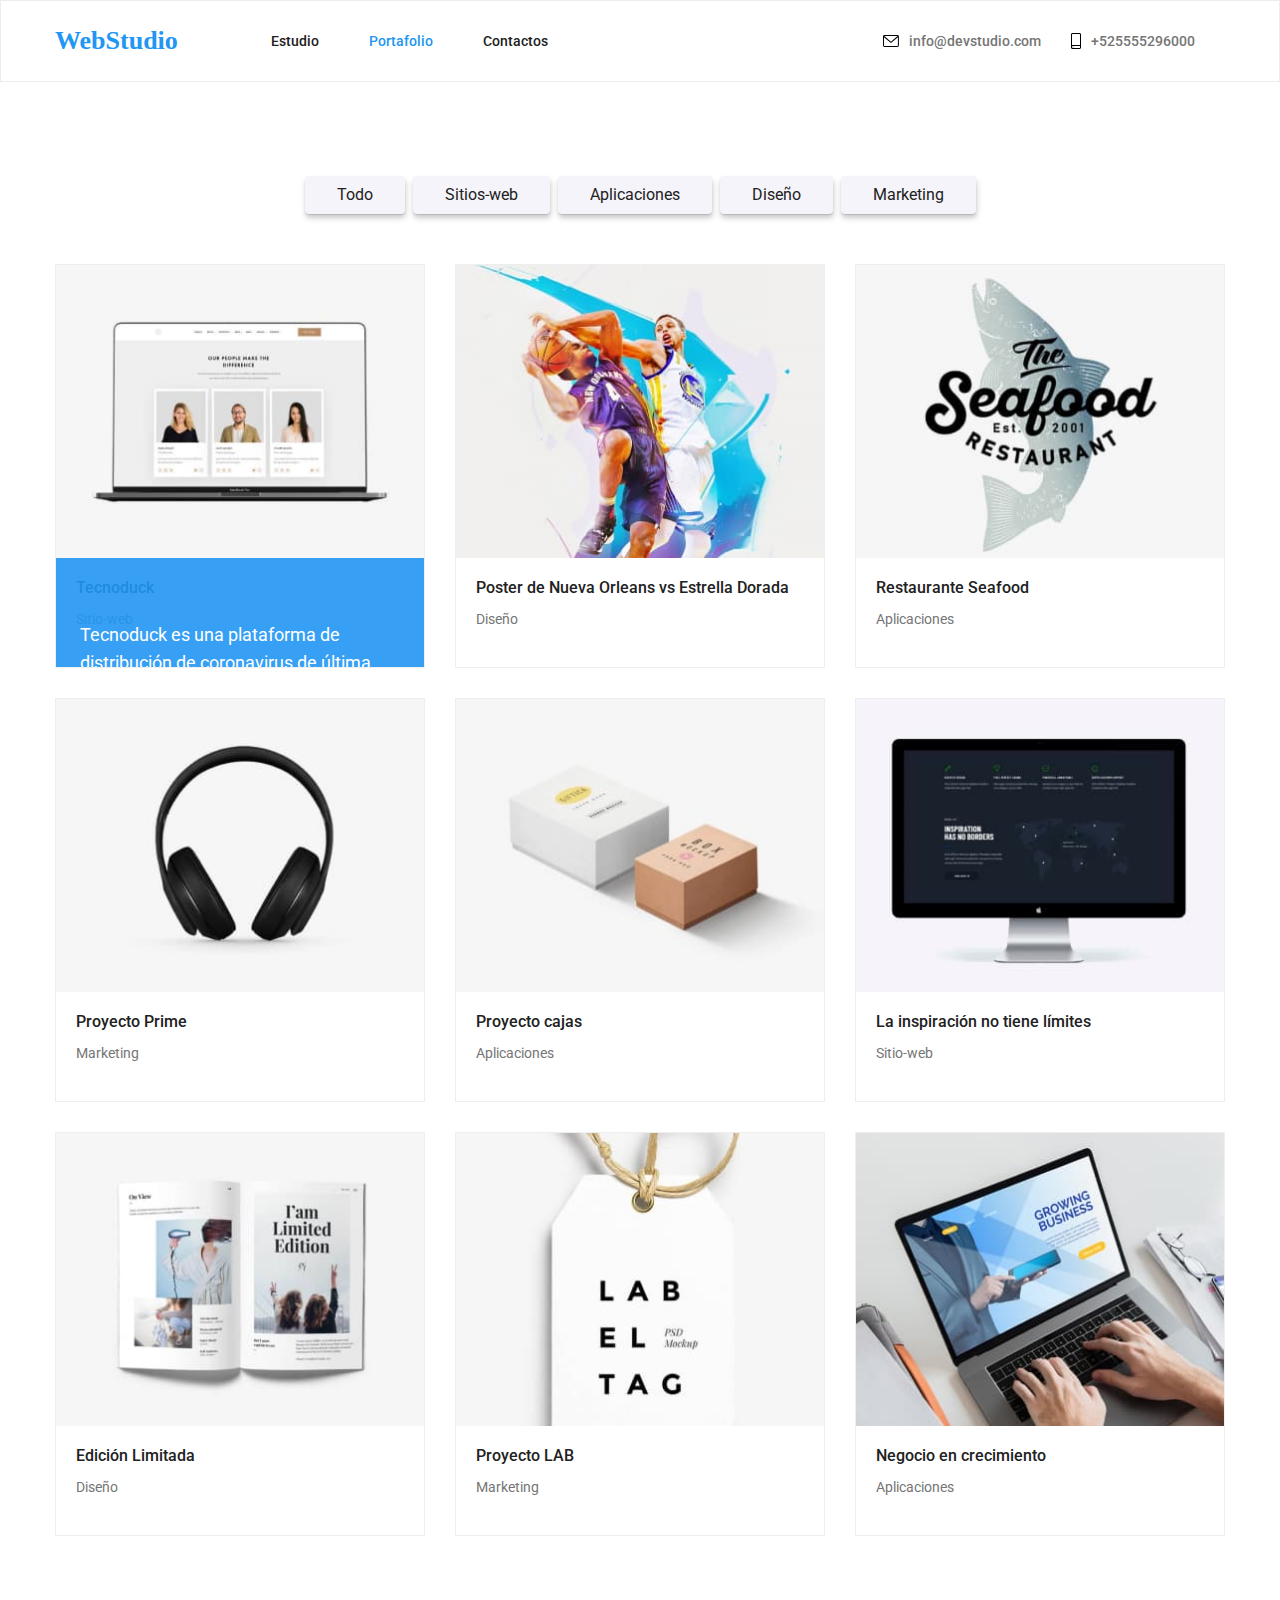
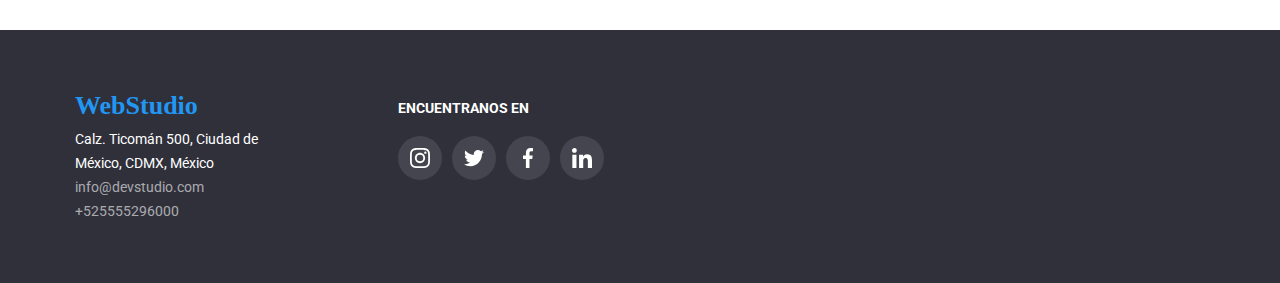
==== portfolio.html @ b0881cfa "first commit" ====
<!DOCTYPE html>
<html lang="en">
  <head>
    <meta charset="UTF-8" />
    <meta http-equiv="X-UA-Compatible" content="IE=edge" />
    <meta name="viewport" content="width=device-width, initial-scale=1.0" />
    <link rel="stylesheet" href="./css/styles.css" />
    <link rel="preconnect" href="https://fonts.googleapis.com" />
    <link rel="preconnect" href="https://fonts.gstatic.com" crossorigin />
    <link
      href="https://fonts.googleapis.com/css2?family=Roboto:ital,wght@0,100;0,300;0,400;0,500;0,700;0,900;1,100;1,300;1,400;1,500;1,700;1,900&display=swap"
      rel="stylesheet"
    />
    <link
      rel="stylesheet"
      href="https://cdnjs.cloudflare.com/ajax/libs/modern-normalize/1.0.0/modern-normalize.min.css"
    />
    <title>Portfolio</title>
  </head>
  <body>
    <!-- Main navigation portfolio -->
    <header class="header-portfolio">
      <div class="container header-contact-tel">
        <nav class="main-navigation">
          <a href="./index.html" class="nombre_Studio">WebStudio</a>
          <ul class="header-navigation list">
            <li class="lista-header">
              <a href="./index.html" class="header-link link">Estudio</a>
            </li>
            <li class="lista-header">
              <a href="./portfolio.html" class="header-link link current"
                >Portafolio
              </a>
            </li>
            <li><a href="#" class="header-link link">Contactos</a></li>
          </ul>
        </nav>
        <ul class="header-contact list">
          <li class="lista-contact">
            <a
              href="mailto:info@devstudio.com "
              class="onHover-link link current"
              ><svg class="icon-contact" width="16" height="12">
                <use href="./icons.svg#mail"></use>
              </svg>
              info@devstudio.com
            </a>
          </li>
          <li class="lista-contact">
            <a href="tel:+525555296000" class="onHover-link link current"
              ><svg class="icon-contact" width="10" height="16">
                <use href="./icons.svg#smartphone"></use>
              </svg>
              +525555296000</a
            >
          </li>
        </ul>
      </div>
    </header>

    <main>
      <!-- Botones navegación portfolio -->
      <section class="section">
        <div>
          <ul class="portfolio-navigation list">
            <li>
              <button type="button" class="boton-Titulo-Principal-Portafolio">
                Todo
              </button>
            </li>
            <li>
              <button type="button" class="boton-Titulo-Principal-Portafolio">
                Sitios-web
              </button>
            </li>
            <li>
              <button type="button" class="boton-Titulo-Principal-Portafolio">
                Aplicaciones
              </button>
            </li>
            <li>
              <button type="button" class="boton-Titulo-Principal-Portafolio">
                Diseño
              </button>
            </li>
            <li>
              <button type="button" class="boton-Titulo-Principal-Portafolio">
                Marketing
              </button>
            </li>
          </ul>

          <!-- Cards portfolio -->

          <ul class="portfolio-navigation-card list">
            <li class="item-cards">
              <div class="card-portfolio">
                <img src="images/portatil.jpg" alt="portatil" />
                <div class="text-cards-portfolio">
                  <p class="text-fondo-cards">
                    Tecnoduck es una plataforma de distribución de coronavirus
                    de última generación. Las compañías usan esta plataforma
                    para el espionaje digital y los ataques a los servidores
                    seguros de la competencia.
                  </p>
                </div>
                <div class="card-footer-portfolio">
                  <h2 class="nombre-integrantes">Tecnoduck</h2>
                  <p class="subparrafos">Sitio-web</p>
                </div>
              </div>
            </li>
            <li class="item-cards">
              <div class="card-portfolio">
                <img src="images/basketball.jpg" alt="basketball" />
                <div class="card-footer-portfolio">
                  <h2 class="nombre-integrantes">
                    Poster de Nueva Orleans vs Estrella Dorada
                  </h2>
                  <p class="subparrafos">Diseño</p>
                </div>
              </div>
            </li>
            <li class="item-cards">
              <div class="card-portfolio">
                <img src="images/fish.jpg" alt="fish" />
                <div class="card-footer-portfolio">
                  <h2 class="nombre-integrantes">Restaurante Seafood</h2>
                  <p class="subparrafos">Aplicaciones</p>
                </div>
              </div>
            </li>
            <li class="item-cards">
              <div class="card-portfolio">
                <img src="images/headphones.jpg" alt="headphones" />
                <div class="card-footer-portfolio">
                  <h2 class="nombre-integrantes">Proyecto Prime</h2>
                  <p class="subparrafos">Marketing</p>
                </div>
              </div>
            </li>
            <li class="item-cards">
              <div class="card-portfolio">
                <img src="images/box.jpg" alt="box" />
                <div class="card-footer-portfolio">
                  <h2 class="nombre-integrantes">Proyecto cajas</h2>
                  <p class="subparrafos">Aplicaciones</p>
                </div>
              </div>
            </li>
            <li class="item-cards">
              <div class="card-portfolio">
                <img src="images/monitor.jpg" alt="monitor" />
                <div class="card-footer-portfolio">
                  <h2 class="nombre-integrantes">
                    La inspiración no tiene límites
                  </h2>
                  <p class="subparrafos">Sitio-web</p>
                </div>
              </div>
            </li>
            <li class="item-cards">
              <div class="card-portfolio">
                <img src="images/maganize.jpg" alt="maganize" />
                <div class="card-footer-portfolio">
                  <h2 class="nombre-integrantes">Edición Limitada</h2>
                  <p class="subparrafos">Diseño</p>
                </div>
              </div>
            </li>
            <li class="item-cards">
              <div class="card-portfolio">
                <img src="images/card.jpg" alt="card" />
                <div class="card-footer-portfolio">
                  <h2 class="nombre-integrantes">Proyecto LAB</h2>
                  <p class="subparrafos">Marketing</p>
                </div>
              </div>
            </li>
            <li class="item-cards">
              <div class="card-portfolio">
                <img src="images/working on pc.jpg" alt="working on pc" />
                <div class="card-footer-portfolio">
                  <h2 class="nombre-integrantes">Negocio en crecimiento</h2>
                  <p class="subparrafos">Aplicaciones</p>
                </div>
              </div>
            </li>
          </ul>
        </div>
      </section>
    </main>
    <!-- Footer -->
    <footer class="container-footer">
      <div class="pie-de-pagina container">
        <div>
          <a href="./index.html" class="logo-footer">WebStudio</a>
          <address>
            <ul class="datos-contacto list">
              <li class="direction-footer">
                <a
                  href="Calz. Ticomán 500, Ciudad de <br />
              México, CDMX, México"
                  class="direction-footer link"
                  >Calz. Ticomán 500, Ciudad de <br />
                  México, CDMX, México</a
                >
              </li>
              <li>
                <a href="mailto:info@devstudio.com" class="footer-contact"
                  >info@devstudio.com</a
                >
              </li>
              <li>
                <a href="tel:+525555296000" class="footer-contact"
                  >+525555296000</a
                >
              </li>
            </ul>
          </address>
        </div>
        <!-- Icon redes sociales footer -->
        <div class="icon-text-footer">
          <p class="p-footer">ENCUENTRANOS EN</p>
          <ul class="list-icon-footer list">
            <li>
              <a href="#" class="icon-footer circle">
                <svg width="20" height="20">
                  <use href="./icons.svg#instagram "></use>
                </svg>
              </a>
            </li>
            <li>
              <a href="#" class="icon-footer circle">
                <svg width="20" height="20">
                  <use href="./icons.svg#twitter"></use>
                </svg>
              </a>
            </li>
            <li>
              <a href="#" class="icon-footer circle">
                <svg width="20" height="20">
                  <use href="./icons.svg#facebook"></use>
                </svg>
              </a>
            </li>
            <li>
              <a href="#" class="icon-footer circle">
                <svg width="20" height="20">
                  <use href="./icons.svg#linkedin"></use>
                </svg>
              </a>
            </li>
          </ul>
        </div>
      </div>
    </footer>
  </body>
</html>
---- css/styles.css ----
/* Clases Normalize */

h1,
h2,
h3,
h4,
h5,
h6,
p {
  margin: 0;
}

html {
  box-sizing: border-box;
}

*,
*::after,
*::before {
  box-sizing: inherit;
}

img {
  display: block;
  max-width: 100%;
  height: auto;
}

address {
  font-style: normal;
}

.link {
  text-decoration: none;
  color: inherit;
}

.list {
  list-style: none;
  padding: 0;
  margin: 0;
}

/* Estilos generales */
* {
  font-family: 'Roboto', sans-serif;
}

ul {
  list-style: none;
}

.container {
  width: 1200px;
  margin: 0 auto;
  padding-left: 15px;
  padding-right: 15px;
}
.section {
  padding-top: 94px;
  padding-bottom: 94px;
}

.item {
  flex-basis: calc((100% - 90px) / 4);
}
/* Estilos header */

.nombre_Studio {
  color: #2196f3;
  font-family: 'Raleway';
  font-weight: 700;
  font-size: 26px;
  line-height: 31px;
  text-decoration: none;
  padding-bottom: 25px;
  padding-top: 24px;
  margin-right: 93px;
}

.lista-header {
  margin-right: 50px;
}

.lista-header:not(:last-child) {
  margin-right: 50px;
}

.lista-contact {
  margin-right: 30px;
}

.lista-contact:hover {
  fill: #2196f3;
}

.lista-contact:not(:last-child) {
  margin-right: 30px;
}

.header-link {
  color: #212121;
  font-family: 'Roboto';
  font-weight: 500;
  font-size: 14px;
  line-height: 16px;
  padding-bottom: 32px;
  padding-top: 32px;
}

.header-link.current {
  color: #2196f3;
}

.onHover-link {
  font-family: 'Roboto';
  font-weight: 500;
  font-size: 14px;
  line-height: 16px;
  padding-bottom: 32px;
  padding-top: 32px;
  display: flex;
  align-items: center;
}

.onHover-link.current {
  color: #757575;
}

.onHover-link:hover,
.onHover-link:focus {
  color: #2196f3;
}

.header-link:hover,
.header-link:focus {
  color: #2196f3;
}

/* Estilos main */
.titulo_principal {
  color: #ffffff;
  font-weight: 900;
  font-size: 44px;
  line-height: 60px;
  font-size: 44px;
  max-width: 696px;
  margin: 0 auto;
  margin-bottom: 30px;
  display: flex;
  justify-content: center;
  text-align: center;
}

.foto-principal {
  background-image: url(../images/imágen\ de\ fondo.jpg);
  background-attachment: fixed;
  padding-top: 200px;
  padding-bottom: 200px;
  background-repeat: no-repeat;
  background-position: center;
}

.boton-Titulo-Principal {
  color: #ffffff;
  background-color: #2196f3;
  font-family: 'Roboto';
  font-style: normal;
  font-weight: 700;
  font-size: 16px;
  line-height: 30px;
  box-shadow: 0px 4px 4px rgba(0, 0, 0, 0.15);
  border-radius: 4px;
  border: none;
  cursor: pointer;
  display: flex;
  margin: 0 auto;
}

.subtitulos {
  color: #212121;
  font-family: 'Roboto';
  font-weight: 700;
  font-size: 14px;
  line-height: 16px;
  margin-top: 30px;
}

.subparrafos {
  color: #757575;
  font-family: 'Roboto';
  font-weight: 400;
  font-size: 14px;
  line-height: 24px;
  margin-top: 10px;
}

.titulos-secundarios {
  color: #212121;
  font-family: 'Roboto';
  font-weight: 700;
  font-size: 36px;
  line-height: 42px;
}

.titulos-secundarios {
  display: flex;
  justify-content: center;
  margin-bottom: 50px;
}
.item-productos {
  flex-basis: calc((100% - 90px) / 3);
}
.card-productos {
  width: 370px;
  height: 294px;
}

.icon-list {
  display: flex;
}

/* Footer */
.logo-footer {
  color: #2196f3;
  font-family: 'Raleway';
  font-weight: 700;
  font-size: 26px;
  line-height: 31px;
  text-decoration: none;
}

.container-footer {
  background: #2f303a;
  padding: 60px;
}
.direction-footer {
  color: #ffffff;
  font-family: 'Roboto';
  font-weight: 400;
  font-size: 14px;
  line-height: 24px;
}

.letras-pie-pagina {
  color: #2196f3;
  font-family: 'Raleway';
  font-style: normal;
  font-weight: 700;
  font-size: 26px;
  line-height: 31px;
  letter-spacing: 0.03em;
}

.pie-de-pagina {
  font-family: 'Roboto';
  font-weight: 400;
  font-size: 14px;
  line-height: 24px;
  color: #ffffff;
  display: flex;
}

.datos-contacto {
  font-family: 'Roboto';
  font-weight: 400;
  font-size: 14px;
  color: rgba(255, 255, 255, 0.6);
  padding-top: 6px;
}

.boton-Titulo-Principal-Portafolio {
  color: #212121;
  background-color: #f5f4fa;
  border-radius: 4px;
  padding: 10px 32px;
  border: none;
  cursor: pointer;
  box-shadow: 0px 1px 1px rgba(0, 0, 0, 0.12), 0px 4px 4px rgba(0, 0, 0, 0.06),
    1px 4px 6px rgba(0, 0, 0, 0.16);
}

.boton-Titulo-Principal-Portafolio:hover,
.boton-Titulo-Principal-Portafolio:focus {
  color: #ffffff;
  background-color: #2196f3;
}

/* Estilos FLex */

.main-navigation {
  display: flex;
  align-items: center;
}

.header-navigation {
  display: flex;
  justify-content: space-evenly;
}

.header-contact {
  display: flex;
  justify-content: flex-end;
  align-items: center;
  margin-left: auto;
}

.header-contact-tel {
  display: flex;
}

.caracteristicas-servicio {
  display: flex;
  justify-content: center;
  gap: 30px;
}

.equipo {
  color: #212121;
  font-family: 'Roboto';
  font-weight: 700;
  font-size: 36px;
  display: flex;
  justify-content: center;
  margin-bottom: 50px;
}

.cards-container {
  background-color: #f5f4fa;
  display: flex;
  justify-content: center;
  flex-wrap: wrap;
  gap: 30px;
}

.card {
  width: 270px;
  height: 400px;
  background: #ffffff;
  box-shadow: 0px 1px 3px rgba(0, 0, 0, 0.12), 0px 1px 1px rgba(0, 0, 0, 0.14),
    0px 2px 1px rgba(0, 0, 0, 0.2);
  border-radius: 0px 0px 4px 4px;
}

.card > img {
  width: 100%;
  height: auto;
  cursor: pointer;
}

.nombre-integrantes {
  color: #212121;
  font-family: 'Roboto';
  font-style: normal;
  font-weight: 500;
  font-size: 16px;
  line-height: 19px;
}

.card-footer {
  padding: 20px;
  display: flex;
  flex-direction: column;
  align-items: center;
}

.footer {
  margin-left: 0;
  margin-bottom: 0;
}

/* Flex Portfolio */
.header-portfolio {
  border: 1px solid #ececec;
}

.cards-container-portfolio {
  width: 100%;
  height: 100%;
  background-color: #ffffff;
  display: flex;
  justify-content: center;
}

.portfolio-navigation {
  display: flex;
  justify-content: center;
  flex-wrap: wrap;
  gap: 8px;
  margin-bottom: 50px;
  border-radius: 4px;
}
.portfolio-navigation-card {
  display: flex;
  justify-content: center;
  flex-wrap: wrap;
  gap: 30px;
}

.item-cards {
  flex-basis: calc((100% - 60px) / 4);
}
.card-portfolio {
  width: 370px;
  height: 404px;
  background: #ffffff;
  border: 1px solid #eeeeee;
  position: relative;
  overflow: hidden;
}

.card-portfolio:hover {
  box-shadow: 0px 1px 1px rgba(0, 0, 0, 0.12), 0px 4px 4px rgba(0, 0, 0, 0.06),
    1px 4px 6px rgba(0, 0, 0, 0.16);
  cursor: pointer;
}

.card-portfolio > img {
  width: 100%;
  height: auto;
}

.text-cards-portfolio {
  width: 370px;
  height: 294px;
  background-color: rgba(33, 150, 243, 0.9);
  position: absolute;
  transition: 250ms;
}

.text-fondo-cards {
  color: #ffffff;
  font-family: 'Roboto';
  font-weight: 400;
  font-size: 18px;
  line-height: 28px;
  margin-top: 63px;
  margin-bottom: 63px;
  margin-left: 24px;
  margin-right: 24px;
}

.card-portfolio:hover .text-cards-portfolio {
  transform: translateY(-300px);
}

.card-footer-portfolio {
  padding: 20px;
}

.catalogo-productos {
  display: flex;
  justify-content: center;
  flex-wrap: wrap;
  gap: 30px;
}

.card-footer-productos {
  color: #ffffff;
  font-family: 'Roboto';
  font-weight: 700;
  font-size: 14px;
  line-height: 16px;
  text-align: center;
  width: 370px;
  height: 60px;
  padding: 20px;
  background-color: rgba(47, 48, 58, 0.8);
  position: relative;
  top: -20%;
}

/* Stilos icon */

.icon {
  display: flex;
  justify-content: space-around;
  align-items: center;
  fill: #afb1b8;
  width: 44px;
  height: 44px;
  cursor: pointer;
}

.icon-contact {
  margin-right: 10px;
}

.icon:hover {
  fill: #ffffff;
}

.circle:hover {
  border-radius: 50%;
  background-color: #2196f3;
}

.icon-cregulares {
  display: flex;
  align-items: center;
  justify-content: center;
  fill: #afb1b8;
  cursor: pointer;
  width: 170px;
  height: 81px;
  border: 2px solid #afb1b8;
}

.item-clientes-regulares {
  flex-basis: calc((100% - 150px) / 6);
}

.icon-cregulares:hover {
  fill: #2196f3;
  border: 2px solid #2196f3;
}

.icon-cregulares {
  color: #212121;
  font-family: 'Roboto';
  font-weight: 700;
  font-size: 36px;
  line-height: 42px;
  text-align: center;
}

.clientes-regulares {
  color: #212121;
  font-family: 'Roboto';
  font-weight: 700;
  font-size: 36px;
  line-height: 42px;
  text-align: center;
  margin-bottom: 44px;
}

.list-clientes {
  display: flex;
  flex-wrap: wrap;
  gap: 30px;
}

.icon-caracteristicas {
  display: flex;
  justify-content: space-around;
  align-items: center;
  border-radius: 4px;
  background-color: #f5f4fa;
  width: 270px;
  height: 120px;
}

.icon-section.clientes {
  width: 1200px;
  top: 20px;
  display: flex;
  justify-content: space-between;
  flex-direction: row;
  align-items: center;
  position: relative;
}

/* icon footer */
.icon-footer {
  display: flex;
  justify-content: center;
  align-items: center;
  fill: #ffffff;
  width: 44px;
  height: 44px;
  cursor: pointer;
}

.icons-footer {
  padding-left: 30%;
}

.icon-footer > li {
  border-radius: 1px solid #ffffff;
  background: rgba(255, 255, 255, 0.1);
}

.p-footer {
  color: #ffffff;
  font-family: 'Roboto';
  font-weight: 700;
  font-size: 14px;
  line-height: 16px;
}

.footer-contact {
  font-family: 'Roboto';
  font-weight: 400;
  font-size: 14px;
  line-height: 24px;
  color: rgba(255, 255, 255, 0.6);
  text-decoration: none;
}

.list-icon-footer {
  display: flex;
  gap: 10px;
  margin-top: 20px;
}

.list-icon-footer > li {
  border-radius: 50%;
  background: rgba(255, 255, 255, 0.1);
}

.icon-text-footer {
  margin-top: 10px;
  margin-left: 140px;
}
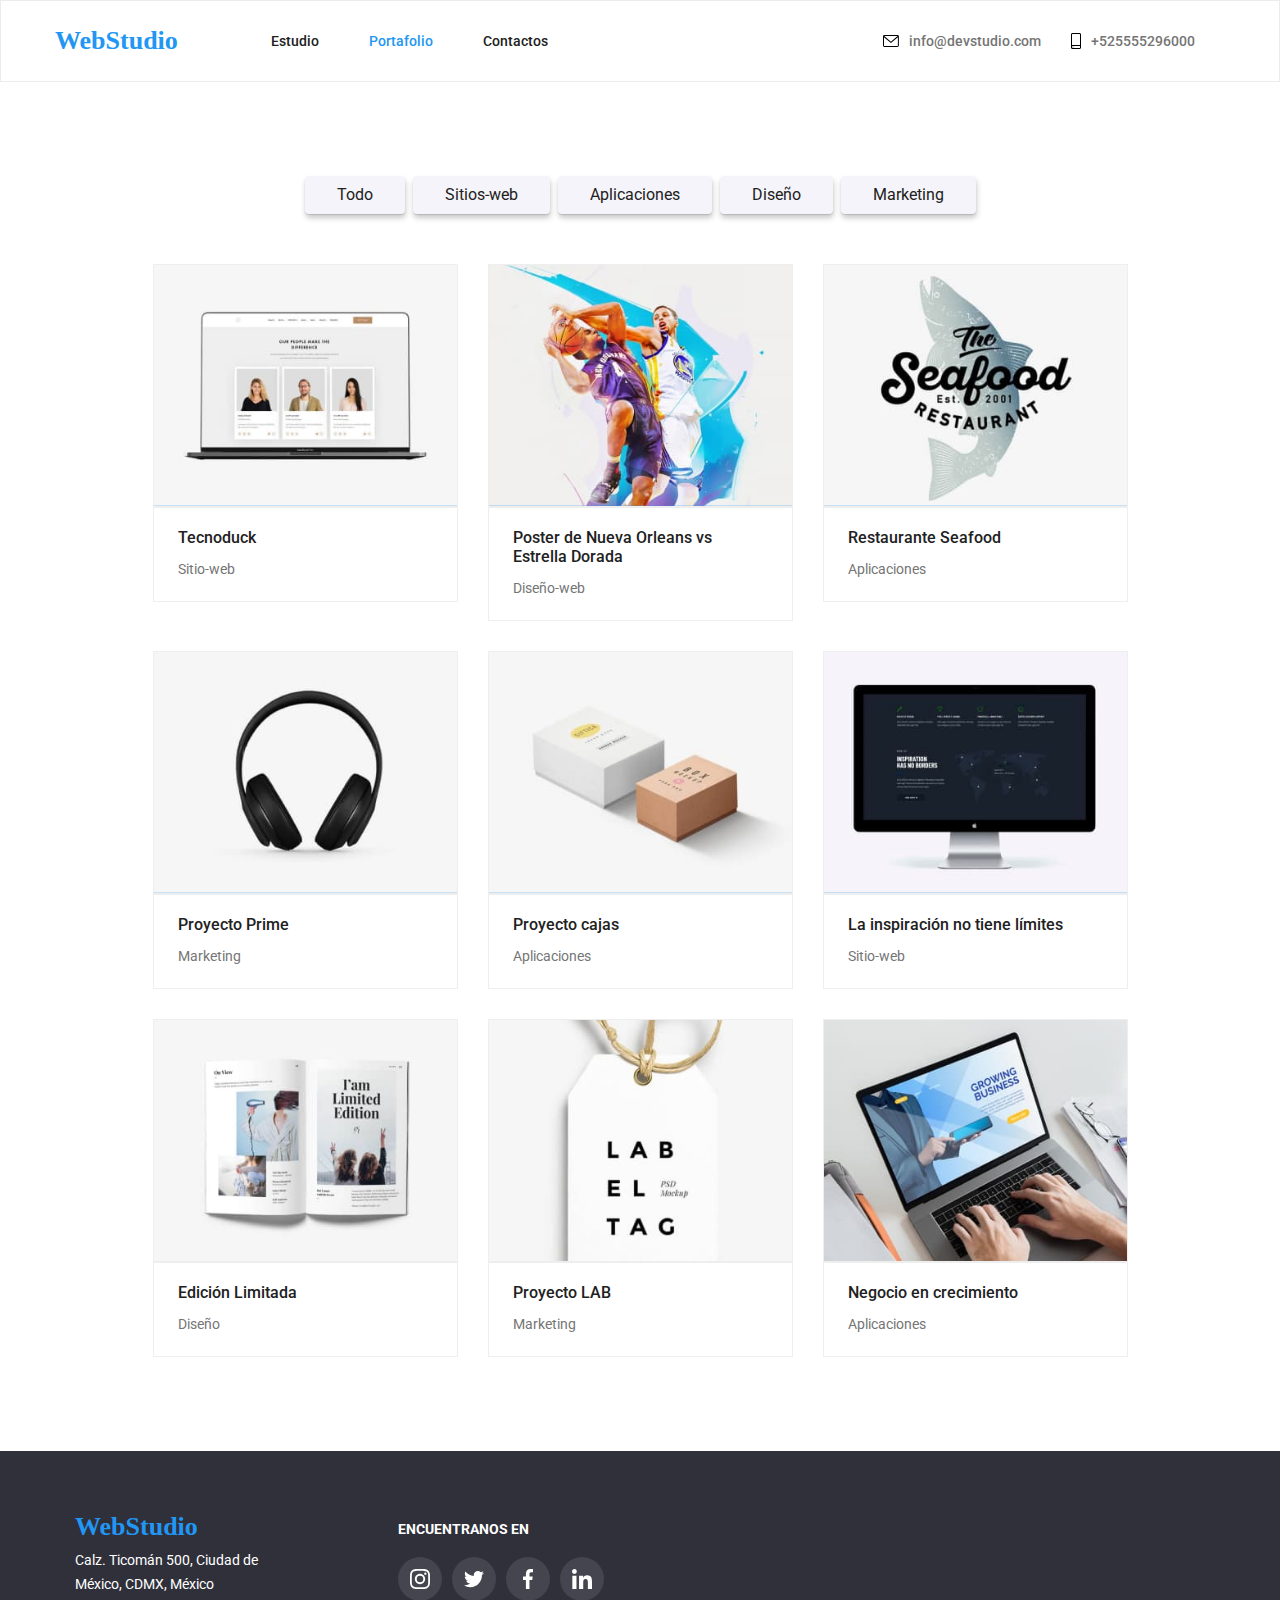
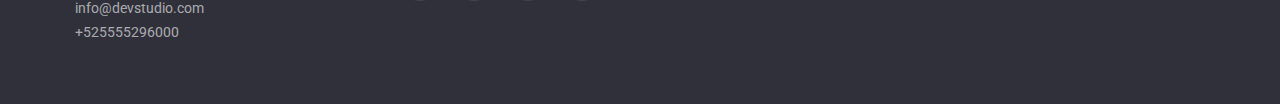
==== commit f4f5069e: "implemtación de la propiedad overflow: hidden a las card de portfolio" ====
--- a/portfolio.html
+++ b/portfolio.html
@@ -94,10 +94,15 @@
 
           <ul class="portfolio-navigation-card list">
             <li class="item-cards">
-              <div class="card-portfolio">
-                <img src="images/portatil.jpg" alt="portatil" />
-                <div class="text-cards-portfolio">
-                  <p class="text-fondo-cards">
+              <a href="#" class="portfolio-links link">
+                <div class="card-portfolio">
+                  <img
+                    src="images/portatil.jpg"
+                    alt="portatil"
+                    width="370"
+                    height="295"
+                  />
+                  <p class="overlay">
                     Tecnoduck es una plataforma de distribución de coronavirus
                     de última generación. Las compañías usan esta plataforma
                     para el espionaje digital y los ataques a los servidores
@@ -108,83 +113,187 @@
                   <h2 class="nombre-integrantes">Tecnoduck</h2>
                   <p class="subparrafos">Sitio-web</p>
                 </div>
-              </div>
-            </li>
-            <li class="item-cards">
-              <div class="card-portfolio">
-                <img src="images/basketball.jpg" alt="basketball" />
+              </a>
+            </li>
+            <li class="item-cards">
+              <a href="#" class="portfolio-links link">
+                <div class="card-portfolio">
+                  <img
+                    src="images/basketball.jpg"
+                    alt="basketball"
+                    width="370"
+                    height="295"
+                  />
+                  <p class="overlay">
+                    Tecnoduck es una plataforma de distribución de coronavirus
+                    de última generación. Las compañías usan esta plataforma
+                    para el espionaje digital y los ataques a los servidores
+                    seguros de la competencia.
+                  </p>
+                </div>
                 <div class="card-footer-portfolio">
                   <h2 class="nombre-integrantes">
                     Poster de Nueva Orleans vs Estrella Dorada
                   </h2>
-                  <p class="subparrafos">Diseño</p>
-                </div>
-              </div>
-            </li>
-            <li class="item-cards">
-              <div class="card-portfolio">
-                <img src="images/fish.jpg" alt="fish" />
+                  <p class="subparrafos">Diseño-web</p>
+                </div>
+              </a>
+            </li>
+            <li class="item-cards">
+              <a href="#" class="portfolio-links link">
+                <div class="card-portfolio">
+                  <img
+                    src="images/fish.jpg"
+                    alt="fish"
+                    width="370"
+                    height="295"
+                  />
+                  <p class="overlay">
+                    Tecnoduck es una plataforma de distribución de coronavirus
+                    de última generación. Las compañías usan esta plataforma
+                    para el espionaje digital y los ataques a los servidores
+                    seguros de la competencia.
+                  </p>
+                </div>
                 <div class="card-footer-portfolio">
                   <h2 class="nombre-integrantes">Restaurante Seafood</h2>
                   <p class="subparrafos">Aplicaciones</p>
                 </div>
-              </div>
-            </li>
-            <li class="item-cards">
-              <div class="card-portfolio">
-                <img src="images/headphones.jpg" alt="headphones" />
+              </a>
+            </li>
+            <li class="item-cards">
+              <a href="#" class="portfolio-links link">
+                <div class="card-portfolio">
+                  <img
+                    src="images/headphones.jpg"
+                    alt="headphones"
+                    width="370"
+                    height="295"
+                  />
+                  <p class="overlay">
+                    Tecnoduck es una plataforma de distribución de coronavirus
+                    de última generación. Las compañías usan esta plataforma
+                    para el espionaje digital y los ataques a los servidores
+                    seguros de la competencia.
+                  </p>
+                </div>
                 <div class="card-footer-portfolio">
                   <h2 class="nombre-integrantes">Proyecto Prime</h2>
                   <p class="subparrafos">Marketing</p>
                 </div>
-              </div>
-            </li>
-            <li class="item-cards">
-              <div class="card-portfolio">
-                <img src="images/box.jpg" alt="box" />
+              </a>
+            </li>
+            <li class="item-cards">
+              <a href="#" class="portfolio-links link">
+                <div class="card-portfolio">
+                  <img
+                    src="images/box.jpg"
+                    alt="box"
+                    width="370"
+                    height="295"
+                  />
+                  <p class="overlay">
+                    Tecnoduck es una plataforma de distribución de coronavirus
+                    de última generación. Las compañías usan esta plataforma
+                    para el espionaje digital y los ataques a los servidores
+                    seguros de la competencia.
+                  </p>
+                </div>
                 <div class="card-footer-portfolio">
                   <h2 class="nombre-integrantes">Proyecto cajas</h2>
                   <p class="subparrafos">Aplicaciones</p>
                 </div>
-              </div>
-            </li>
-            <li class="item-cards">
-              <div class="card-portfolio">
-                <img src="images/monitor.jpg" alt="monitor" />
+              </a>
+            </li>
+            <li class="item-cards">
+              <a href="#" class="portfolio-links link">
+                <div class="card-portfolio">
+                  <img
+                    src="images/monitor.jpg"
+                    alt="monitor"
+                    width="370"
+                    height="295"
+                  />
+                  <p class="overlay">
+                    Tecnoduck es una plataforma de distribución de coronavirus
+                    de última generación. Las compañías usan esta plataforma
+                    para el espionaje digital y los ataques a los servidores
+                    seguros de la competencia.
+                  </p>
+                </div>
                 <div class="card-footer-portfolio">
                   <h2 class="nombre-integrantes">
                     La inspiración no tiene límites
                   </h2>
                   <p class="subparrafos">Sitio-web</p>
                 </div>
-              </div>
-            </li>
-            <li class="item-cards">
-              <div class="card-portfolio">
-                <img src="images/maganize.jpg" alt="maganize" />
+              </a>
+            </li>
+            <li class="item-cards">
+              <a href="#" class="portfolio-links link">
+                <div class="card-portfolio">
+                  <img
+                    src="images/maganize.jpg"
+                    alt="maganize"
+                    width="370"
+                    height="295"
+                  />
+                  <p class="overlay">
+                    Tecnoduck es una plataforma de distribución de coronavirus
+                    de última generación. Las compañías usan esta plataforma
+                    para el espionaje digital y los ataques a los servidores
+                    seguros de la competencia.
+                  </p>
+                </div>
                 <div class="card-footer-portfolio">
                   <h2 class="nombre-integrantes">Edición Limitada</h2>
                   <p class="subparrafos">Diseño</p>
                 </div>
-              </div>
-            </li>
-            <li class="item-cards">
-              <div class="card-portfolio">
-                <img src="images/card.jpg" alt="card" />
+              </a>
+            </li>
+            <li class="item-cards">
+              <a href="#" class="portfolio-links link">
+                <div class="card-portfolio">
+                  <img
+                    src="images/card.jpg"
+                    alt="card"
+                    width="370"
+                    height="295"
+                  />
+                  <p class="overlay">
+                    Tecnoduck es una plataforma de distribución de coronavirus
+                    de última generación. Las compañías usan esta plataforma
+                    para el espionaje digital y los ataques a los servidores
+                    seguros de la competencia.
+                  </p>
+                </div>
                 <div class="card-footer-portfolio">
                   <h2 class="nombre-integrantes">Proyecto LAB</h2>
                   <p class="subparrafos">Marketing</p>
                 </div>
-              </div>
-            </li>
-            <li class="item-cards">
-              <div class="card-portfolio">
-                <img src="images/working on pc.jpg" alt="working on pc" />
+              </a>
+            </li>
+            <li class="item-cards">
+              <a href="#" class="portfolio-links link">
+                <div class="card-portfolio">
+                  <img
+                    src="images/working on pc.jpg"
+                    alt="working on pc"
+                    width="370"
+                    height="295"
+                  />
+                  <p class="overlay">
+                    Tecnoduck es una plataforma de distribución de coronavirus
+                    de última generación. Las compañías usan esta plataforma
+                    para el espionaje digital y los ataques a los servidores
+                    seguros de la competencia.
+                  </p>
+                </div>
                 <div class="card-footer-portfolio">
                   <h2 class="nombre-integrantes">Negocio en crecimiento</h2>
                   <p class="subparrafos">Aplicaciones</p>
                 </div>
-              </div>
+              </a>
             </li>
           </ul>
         </div>
--- a/css/styles.css
+++ b/css/styles.css
@@ -401,8 +401,6 @@
   flex-basis: calc((100% - 60px) / 4);
 }
 .card-portfolio {
-  width: 370px;
-  height: 404px;
   background: #ffffff;
   border: 1px solid #eeeeee;
   position: relative;
@@ -415,37 +413,36 @@
   cursor: pointer;
 }
 
-.card-portfolio > img {
+.overlay {
+  color: #ffffff;
+  position: absolute;
+  top: 0;
+  left: 0;
   width: 100%;
-  height: auto;
-}
-
-.text-cards-portfolio {
-  width: 370px;
-  height: 294px;
-  background-color: rgba(33, 150, 243, 0.9);
-  position: absolute;
-  transition: 250ms;
-}
-
-.text-fondo-cards {
-  color: #ffffff;
-  font-family: 'Roboto';
-  font-weight: 400;
+  height: 100%;
+  background: rgba(33, 150, 243, 0.9);
+  transform: translateY(100%);
+  transition: transform 250ms ease-in;
+  transition-timing-function: cubic-bezier(0.4, 0, 0.2, 1);
   font-size: 18px;
-  line-height: 28px;
-  margin-top: 63px;
-  margin-bottom: 63px;
-  margin-left: 24px;
-  margin-right: 24px;
-}
-
-.card-portfolio:hover .text-cards-portfolio {
-  transform: translateY(-300px);
+  line-height: 1.5;
+  letter-spacing: 0.03em;
+  padding: 63px 24px;
+}
+
+.portfolio-links:hover .overlay,
+.portfolio-links:focus .overlay {
+  transform: translateY(0%);
 }
 
 .card-footer-portfolio {
-  padding: 20px;
+  padding: 20px 24px;
+  border: 1px solid #eeeeee;
+  cursor: pointer;
+}
+.card-footer-portfolio:hover {
+  box-shadow: 0px 1px 1px rgba(0, 0, 0, 0.12), 0px 4px 4px rgba(0, 0, 0, 0.06),
+    1px 4px 6px rgba(0, 0, 0, 0.16);
 }
 
 .catalogo-productos {
@@ -612,3 +609,26 @@
   margin-top: 10px;
   margin-left: 140px;
 }
+
+/* Modal */
+.is-hidden {
+  display: none;
+}
+
+.backdrop {
+  position: fixed;
+  top: 0;
+  width: 100%;
+  height: 100%;
+  background-color: rgba(0, 0, 0, 0.5);
+}
+
+.modal {
+  width: 500px;
+  height: 500px;
+  background-color: aliceblue;
+  position: fixed;
+  top: 50%;
+  left: 50%;
+  transform: translate(-50%, -50%);
+}
